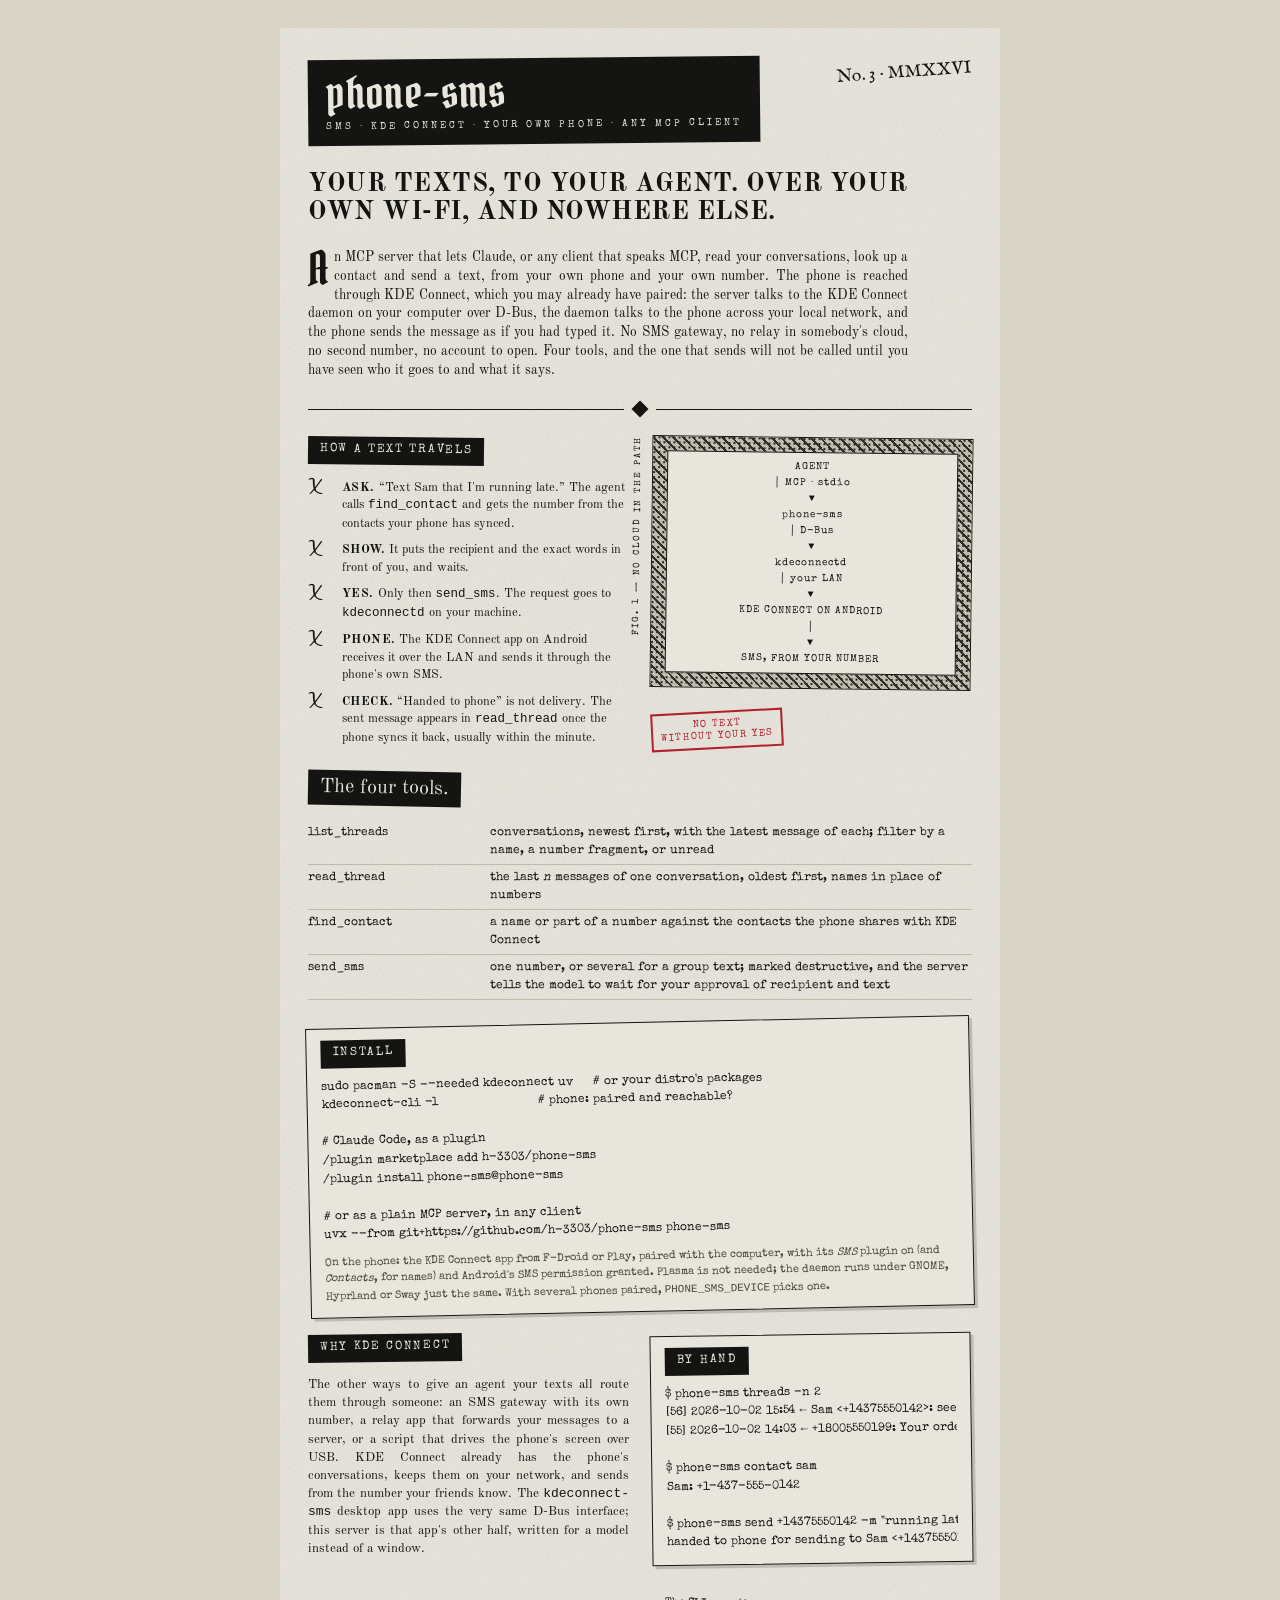
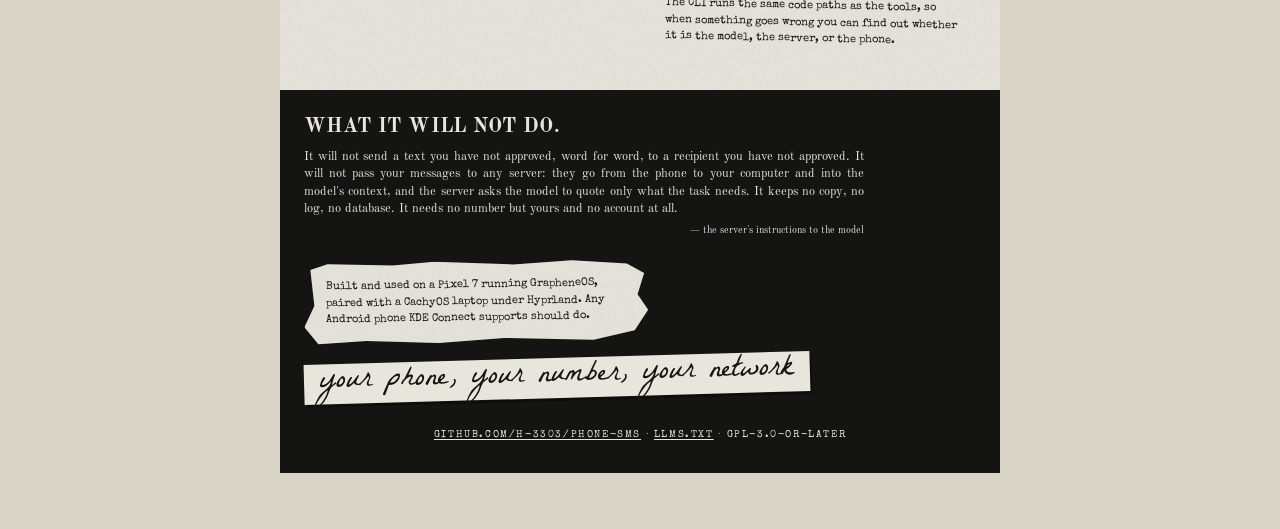
==== site/index.html @ 53798716 "Add static site (site/), DTTW style like flacli's Co-Authored-By: Claude Opus 5.5 <noreply@anthropic" ====
<!doctype html>
<html lang="en">
<head>
<meta charset="utf-8">
<meta name="viewport" content="width=device-width, initial-scale=1">
<title>phone-sms · your texts, to your agent, over your own Wi-Fi</title>
<meta name="description" content="An MCP server that lets Claude or any MCP client read and send SMS through your own Android phone and number, over KDE Connect on your local network. No cloud relay, no SMS gateway, no account. Nothing is sent without your yes.">
<link rel="canonical" href="https://phone-sms.vercel.app/">
<link rel="alternate" type="text/plain" href="https://phone-sms.vercel.app/llms.txt" title="llms.txt">
<meta property="og:type" content="website">
<meta property="og:site_name" content="phone-sms">
<meta property="og:url" content="https://phone-sms.vercel.app/">
<meta property="og:title" content="phone-sms · your texts, to your agent, over your own Wi-Fi">
<meta property="og:description" content="Read and send SMS from Claude through your own Android phone. KDE Connect · local network · four MCP tools · nothing sent without your yes.">
<meta property="og:image" content="https://phone-sms.vercel.app/og.png">
<meta property="og:image:width" content="1200">
<meta property="og:image:height" content="630">
<meta property="og:image:alt" content="The phone-sms page: masthead, headline, how a text travels from the agent to the phone.">
<meta name="twitter:card" content="summary_large_image">
<meta name="twitter:title" content="phone-sms · your texts, to your agent, over your own Wi-Fi">
<meta name="twitter:description" content="Read and send SMS from Claude through your own Android phone, over KDE Connect. No cloud relay.">
<meta name="twitter:image" content="https://phone-sms.vercel.app/og.png">
<script type="application/ld+json">
{
  "@context": "https://schema.org",
  "@type": "SoftwareApplication",
  "name": "phone-sms",
  "url": "https://phone-sms.vercel.app/",
  "description": "An MCP server that lets Claude or any MCP client read and send SMS through the user's own Android phone, over KDE Connect on the local network.",
  "applicationCategory": "DeveloperApplication",
  "applicationSubCategory": "MCP server",
  "operatingSystem": "Linux",
  "softwareVersion": "0.1.0",
  "license": "https://www.gnu.org/licenses/gpl-3.0.html",
  "isAccessibleForFree": true,
  "codeRepository": "https://github.com/h-3303/phone-sms",
  "installUrl": "https://github.com/h-3303/phone-sms#install",
  "softwareRequirements": "KDE Connect (kdeconnectd) paired with an Android phone, uv",
  "keywords": "mcp, mcp-server, sms, kde-connect, android, claude, claude-code, local-first",
  "author": { "@type": "Person", "name": "h-3303", "url": "https://github.com/h-3303" }
}
</script>
<link rel="stylesheet" href="dtw.css">
<link rel="icon" href="data:image/svg+xml,%3Csvg xmlns='http://www.w3.org/2000/svg' viewBox='0 0 32 32'%3E%3Crect width='32' height='32' fill='%23141412'/%3E%3Ctext x='16' y='24' text-anchor='middle' font-family='serif' font-weight='700' font-size='22' fill='%23e8e5dc'%3Ep%3C/text%3E%3C/svg%3E">
<style>
  /* Page furniture only: the system's tokens and classes do the rest. */
  html { background: var(--dtw-paper-2nd); }
  body { margin: 0; padding: 28px 16px 56px; color: var(--dtw-toner); }
  .page { max-width: 720px; margin: 0 auto; }
  .sheet { padding: 30px 28px 34px; }
  .row { display: flex; justify-content: space-between; align-items: flex-start; gap: 16px; }
  .pre { white-space: pre; overflow-x: auto; margin: 0; font-size: 12px; line-height: 1.55; }
  a { color: inherit; text-decoration: underline; text-decoration-thickness: 1px; text-underline-offset: 2px; }
  .dtw-sheet--black a { color: var(--dtw-paper); }
  .stack > * + * { margin-top: 22px; }
  .two { display: grid; grid-template-columns: 1fr 1fr; gap: 26px 22px; align-items: start; }
  .two > * { min-width: 0; }
  .black-band { padding: 26px 24px 30px; margin: 30px -28px -34px; }
  .steps .dtw-x-list__item { font-size: 12.5px; }
  .steps b { font-weight: 700; letter-spacing: 0.03em; }
  .tools { font: 400 12px/1.5 var(--dtw-font-typewriter); margin: 0; padding: 0; list-style: none; }
  .tools li { display: grid; grid-template-columns: 170px 1fr; gap: 12px; padding: 4px 0; border-bottom: 1px solid var(--dtw-grey-2); }
  .tools code { font: inherit; }
  .rot-1 { transform: rotate(-0.8deg); } .rot-2 { transform: rotate(0.6deg); } .rot-3 { transform: rotate(-1.2deg); } .rot-4 { transform: rotate(1.1deg); }
  @media (max-width: 640px) {
    .sheet { padding: 22px 16px 26px; }
    .two { grid-template-columns: 1fr; }
    .black-band { margin: 26px -16px -26px; padding: 22px 16px 26px; }
    .dtw-masthead__title { font-size: 34px !important; }
    .tools li { grid-template-columns: 1fr; gap: 2px; }
    .dtw-plate__spine { display: none; }
  }
</style>
</head>
<body>
<main class="page">
<div class="dtw-sheet dtw-sheet--paper dtw-xerox sheet">

  <div class="row">
    <div class="dtw-masthead dtw-masthead--bar" style="transform: rotate(-0.6deg)">
      <div class="dtw-masthead__title">phone-sms</div>
      <div class="dtw-masthead__tagline">SMS · KDE CONNECT · YOUR OWN PHONE · ANY MCP CLIENT</div>
    </div>
    <span class="dtw-folio" style="transform: rotate(-4deg); margin-top: 6px">No. 3 · MMXXVI</span>
  </div>

  <div class="stack" style="margin-top: 26px">
    <h1 class="dtw-headline" style="font-size: 26px; max-width: 600px">
      YOUR TEXTS, TO YOUR AGENT. OVER YOUR OWN WI-FI, AND NOWHERE ELSE.
    </h1>

    <p class="dtw-body" style="font-size: 13.5px; max-width: 600px">
      <span class="dtw-body__dropcap">A</span>n MCP server that lets Claude, or any client that speaks MCP, read your
      conversations, look up a contact and send a text, from your own phone and your own number. The phone is reached
      through KDE Connect, which you may already have paired: the server talks to the KDE Connect daemon on your
      computer over D-Bus, the daemon talks to the phone across your local network, and the phone sends the message
      as if you had typed it. No SMS gateway, no relay in somebody's cloud, no second number, no account to open.
      Four tools, and the one that sends will not be called until you have seen who it goes to and what it says.
    </p>

    <div class="dtw-ornament dtw-ornament--diamond"><div class="dtw-ornament__line"></div><div class="dtw-ornament__diamond"></div><div class="dtw-ornament__line"></div></div>

    <div class="two">
      <div>
        <div class="dtw-bar-heading dtw-bar-heading--typewriter rot-2">HOW A TEXT TRAVELS</div>
        <div class="dtw-x-list steps" style="margin-top: 14px">
          <div class="dtw-x-list__item"><span class="dtw-x-list__x">X</span><span><b>ASK.</b> “Text Sam that I'm running late.” The agent calls <code>find_contact</code> and gets the number from the contacts your phone has synced.</span></div>
          <div class="dtw-x-list__item"><span class="dtw-x-list__x">X</span><span><b>SHOW.</b> It puts the recipient and the exact words in front of you, and waits.</span></div>
          <div class="dtw-x-list__item"><span class="dtw-x-list__x">X</span><span><b>YES.</b> Only then <code>send_sms</code>. The request goes to <code>kdeconnectd</code> on your machine.</span></div>
          <div class="dtw-x-list__item"><span class="dtw-x-list__x">X</span><span><b>PHONE.</b> The KDE Connect app on Android receives it over the LAN and sends it through the phone's own SMS.</span></div>
          <div class="dtw-x-list__item"><span class="dtw-x-list__x">X</span><span><b>CHECK.</b> “Handed to phone” is not delivery. The sent message appears in <code>read_thread</code> once the phone syncs it back, usually within the minute.</span></div>
        </div>
      </div>

      <div class="stack">
        <div class="dtw-plate" style="height: 250px; transform: rotate(0.7deg)">
          <div class="dtw-plate__fill dtw-hatch dtw-tone" style="background-color: var(--dtw-grey-2); opacity: 0.9"></div>
          <div class="dtw-plate__label" style="font-size: 10px; background: var(--dtw-paper); inset: 14px; border: 1px solid var(--dtw-toner)">AGENT
│ MCP · stdio
▼
phone-sms
│ D-Bus
▼
kdeconnectd
│ your LAN
▼
KDE CONNECT ON ANDROID
│
▼
SMS, FROM YOUR NUMBER</div>
          <div class="dtw-plate__spine"><span>FIG. 1 — NO CLOUD IN THE PATH</span></div>
        </div>

        <div class="dtw-stamp" style="transform: rotate(-3deg)">NO TEXT<br>WITHOUT YOUR YES</div>
      </div>
    </div>

    <div>
      <div class="dtw-bar-heading dtw-bar-heading--serif rot-4">The four tools.</div>
      <ul class="tools" style="margin-top: 14px">
        <li><code>list_threads</code><span>conversations, newest first, with the latest message of each; filter by a name, a number fragment, or unread</span></li>
        <li><code>read_thread</code><span>the last <em>n</em> messages of one conversation, oldest first, names in place of numbers</span></li>
        <li><code>find_contact</code><span>a name or part of a number against the contacts the phone shares with KDE Connect</span></li>
        <li><code>send_sms</code><span>one number, or several for a group text; marked destructive, and the server tells the model to wait for your approval of recipient and text</span></li>
      </ul>
    </div>

    <div class="dtw-pasted-box rot-3">
      <div class="dtw-bar-heading dtw-bar-heading--typewriter" style="margin: -4px 0 10px">INSTALL</div>
<pre class="dtw-typewriter pre">sudo pacman -S --needed kdeconnect uv     # or your distro's packages
kdeconnect-cli -l                         # phone: paired and reachable?

# Claude Code, as a plugin
/plugin marketplace add h-3303/phone-sms
/plugin install phone-sms@phone-sms

# or as a plain MCP server, in any client
uvx --from git+https://github.com/h-3303/phone-sms phone-sms</pre>
      <p class="dtw-typewriter dtw-typewriter--muted" style="font-size: 11px; margin-top: 10px">
        On the phone: the KDE Connect app from F-Droid or Play, paired with the computer, with its <em>SMS</em> plugin
        on (and <em>Contacts</em>, for names) and Android's SMS permission granted. Plasma is not needed; the daemon
        runs under GNOME, Hyprland or Sway just the same. With several phones paired,
        <code>PHONE_SMS_DEVICE</code> picks one.
      </p>
    </div>

    <div class="two">
      <div>
        <div class="dtw-bar-heading dtw-bar-heading--typewriter rot-1">WHY KDE CONNECT</div>
        <p class="dtw-body" style="font-size: 13px; margin-top: 14px">
          The other ways to give an agent your texts all route them through someone: an SMS gateway with its own number,
          a relay app that forwards your messages to a server, or a script that drives the phone's screen over USB.
          KDE Connect already has the phone's conversations, keeps them on your network, and sends from the number
          your friends know. The <code>kdeconnect-sms</code> desktop app uses the very same D-Bus interface; this server
          is that app's other half, written for a model instead of a window.
        </p>
      </div>
      <div class="stack">
        <div class="dtw-pasted-box rot-1">
          <div class="dtw-bar-heading dtw-bar-heading--typewriter" style="margin: -4px 0 10px">BY HAND</div>
<pre class="dtw-typewriter pre">$ phone-sms threads -n 2
[56] 2026-10-02 15:54 ← Sam &lt;+14375550142&gt;: see you at 7
[55] 2026-10-02 14:03 ← +18005550199: Your order shipped.

$ phone-sms contact sam
Sam: +1-437-555-0142

$ phone-sms send +14375550142 -m "running late"
handed to phone for sending to Sam &lt;+14375550142&gt;</pre>
        </div>
        <div class="dtw-torn-scrap dtw-torn-scrap--v2 dtw-xerox" style="transform: rotate(1.2deg); max-width: 300px">
          <p class="dtw-typewriter" style="font-size: 11px">The CLI runs the same code paths as the tools, so when something goes wrong you can find out whether it is the model, the server, or the phone.</p>
        </div>
      </div>
    </div>
  </div>

  <div class="dtw-sheet dtw-sheet--black black-band">
    <div class="dtw-reversed-panel" style="padding: 0; max-width: 560px">
      <h2 class="dtw-headline dtw-headline--on-black" style="font-size: 20px">WHAT IT WILL NOT DO.</h2>
      <p class="dtw-body dtw-body--on-black" style="margin-top: 10px">
        It will not send a text you have not approved, word for word, to a recipient you have not approved. It will not
        pass your messages to any server: they go from the phone to your computer and into the model's context, and
        the server asks the model to quote only what the task needs. It keeps no copy, no log, no database. It needs
        no number but yours and no account at all.
      </p>
      <div class="dtw-reversed-panel__attr">— the server's instructions to the model</div>
    </div>

    <div class="row" style="margin-top: 26px; flex-wrap: wrap; align-items: center">
      <div class="dtw-torn-scrap dtw-torn-scrap--v1 dtw-xerox" style="transform: rotate(-0.9deg); max-width: 300px">
        <p class="dtw-typewriter" style="font-size: 11px">Built and used on a Pixel 7 running GrapheneOS, paired with a CachyOS laptop under Hyprland. Any Android phone KDE Connect supports should do.</p>
      </div>
      <div class="dtw-pasted-slip dtw-pasted-slip--hand" style="transform: rotate(-1.6deg); font-size: 30px">your phone, your number, your network</div>
    </div>

    <p class="dtw-typewriter dtw-typewriter--on-black dtw-typewriter--tracked dtw-typewriter--caps" style="font-size: 10px; margin-top: 30px; text-align: center">
      <a href="https://github.com/h-3303/phone-sms">github.com/h-3303/phone-sms</a> · <a href="llms.txt">llms.txt</a> · GPL-3.0-or-later
    </p>
  </div>

</div>
</main>
</body>
</html>
---- site/dtw.css ----
/* Site stylesheet. Fonts: SIL OFL. */
/* Vendored Google Fonts (SIL OFL): Pirata One, Old Standard TT, Special Elite,
 * IM Fell English SC, La Belle Aurore. Downloaded 2026-08-23. */
@font-face{font-family:'IM Fell English SC';font-style:normal;font-weight:400;font-display:swap;src:url('./fonts/im-fell-english-sc-400-latin.woff2') format('woff2');unicode-range:U+0000-00FF, U+0131, U+0152-0153, U+02BB-02BC, U+02C6, U+02DA, U+02DC, U+0304, U+0308, U+0329, U+2000-206F, U+20AC, U+2122, U+2191, U+2193, U+2212, U+2215, U+FEFF, U+FFFD;}
@font-face{font-family:'La Belle Aurore';font-style:normal;font-weight:400;font-display:swap;src:url('./fonts/la-belle-aurore-400-latin-ext.woff2') format('woff2');unicode-range:U+0100-02BA, U+02BD-02C5, U+02C7-02CC, U+02CE-02D7, U+02DD-02FF, U+0304, U+0308, U+0329, U+1D00-1DBF, U+1E00-1E9F, U+1EF2-1EFF, U+2020, U+20A0-20AB, U+20AD-20C0, U+2113, U+2C60-2C7F, U+A720-A7FF;}
@font-face{font-family:'La Belle Aurore';font-style:normal;font-weight:400;font-display:swap;src:url('./fonts/la-belle-aurore-400-latin.woff2') format('woff2');unicode-range:U+0000-00FF, U+0131, U+0152-0153, U+02BB-02BC, U+02C6, U+02DA, U+02DC, U+0304, U+0308, U+0329, U+2000-206F, U+20AC, U+2122, U+2191, U+2193, U+2212, U+2215, U+FEFF, U+FFFD;}
@font-face{font-family:'Old Standard TT';font-style:italic;font-weight:400;font-display:swap;src:url('./fonts/old-standard-tt-400i-cyrillic-ext.woff2') format('woff2');unicode-range:U+0460-052F, U+1C80-1C8A, U+20B4, U+2DE0-2DFF, U+A640-A69F, U+FE2E-FE2F;}
@font-face{font-family:'Old Standard TT';font-style:italic;font-weight:400;font-display:swap;src:url('./fonts/old-standard-tt-400i-cyrillic.woff2') format('woff2');unicode-range:U+0301, U+0400-045F, U+0490-0491, U+04B0-04B1, U+2116;}
@font-face{font-family:'Old Standard TT';font-style:italic;font-weight:400;font-display:swap;src:url('./fonts/old-standard-tt-400i-vietnamese.woff2') format('woff2');unicode-range:U+0102-0103, U+0110-0111, U+0128-0129, U+0168-0169, U+01A0-01A1, U+01AF-01B0, U+0300-0301, U+0303-0304, U+0308-0309, U+0323, U+0329, U+1EA0-1EF9, U+20AB;}
@font-face{font-family:'Old Standard TT';font-style:italic;font-weight:400;font-display:swap;src:url('./fonts/old-standard-tt-400i-latin-ext.woff2') format('woff2');unicode-range:U+0100-02BA, U+02BD-02C5, U+02C7-02CC, U+02CE-02D7, U+02DD-02FF, U+0304, U+0308, U+0329, U+1D00-1DBF, U+1E00-1E9F, U+1EF2-1EFF, U+2020, U+20A0-20AB, U+20AD-20C0, U+2113, U+2C60-2C7F, U+A720-A7FF;}
@font-face{font-family:'Old Standard TT';font-style:italic;font-weight:400;font-display:swap;src:url('./fonts/old-standard-tt-400i-latin.woff2') format('woff2');unicode-range:U+0000-00FF, U+0131, U+0152-0153, U+02BB-02BC, U+02C6, U+02DA, U+02DC, U+0304, U+0308, U+0329, U+2000-206F, U+20AC, U+2122, U+2191, U+2193, U+2212, U+2215, U+FEFF, U+FFFD;}
@font-face{font-family:'Old Standard TT';font-style:normal;font-weight:400;font-display:swap;src:url('./fonts/old-standard-tt-400-cyrillic-ext.woff2') format('woff2');unicode-range:U+0460-052F, U+1C80-1C8A, U+20B4, U+2DE0-2DFF, U+A640-A69F, U+FE2E-FE2F;}
@font-face{font-family:'Old Standard TT';font-style:normal;font-weight:400;font-display:swap;src:url('./fonts/old-standard-tt-400-cyrillic.woff2') format('woff2');unicode-range:U+0301, U+0400-045F, U+0490-0491, U+04B0-04B1, U+2116;}
@font-face{font-family:'Old Standard TT';font-style:normal;font-weight:400;font-display:swap;src:url('./fonts/old-standard-tt-400-vietnamese.woff2') format('woff2');unicode-range:U+0102-0103, U+0110-0111, U+0128-0129, U+0168-0169, U+01A0-01A1, U+01AF-01B0, U+0300-0301, U+0303-0304, U+0308-0309, U+0323, U+0329, U+1EA0-1EF9, U+20AB;}
@font-face{font-family:'Old Standard TT';font-style:normal;font-weight:400;font-display:swap;src:url('./fonts/old-standard-tt-400-latin-ext.woff2') format('woff2');unicode-range:U+0100-02BA, U+02BD-02C5, U+02C7-02CC, U+02CE-02D7, U+02DD-02FF, U+0304, U+0308, U+0329, U+1D00-1DBF, U+1E00-1E9F, U+1EF2-1EFF, U+2020, U+20A0-20AB, U+20AD-20C0, U+2113, U+2C60-2C7F, U+A720-A7FF;}
@font-face{font-family:'Old Standard TT';font-style:normal;font-weight:400;font-display:swap;src:url('./fonts/old-standard-tt-400-latin.woff2') format('woff2');unicode-range:U+0000-00FF, U+0131, U+0152-0153, U+02BB-02BC, U+02C6, U+02DA, U+02DC, U+0304, U+0308, U+0329, U+2000-206F, U+20AC, U+2122, U+2191, U+2193, U+2212, U+2215, U+FEFF, U+FFFD;}
@font-face{font-family:'Old Standard TT';font-style:normal;font-weight:700;font-display:swap;src:url('./fonts/old-standard-tt-700-cyrillic-ext.woff2') format('woff2');unicode-range:U+0460-052F, U+1C80-1C8A, U+20B4, U+2DE0-2DFF, U+A640-A69F, U+FE2E-FE2F;}
@font-face{font-family:'Old Standard TT';font-style:normal;font-weight:700;font-display:swap;src:url('./fonts/old-standard-tt-700-cyrillic.woff2') format('woff2');unicode-range:U+0301, U+0400-045F, U+0490-0491, U+04B0-04B1, U+2116;}
@font-face{font-family:'Old Standard TT';font-style:normal;font-weight:700;font-display:swap;src:url('./fonts/old-standard-tt-700-vietnamese.woff2') format('woff2');unicode-range:U+0102-0103, U+0110-0111, U+0128-0129, U+0168-0169, U+01A0-01A1, U+01AF-01B0, U+0300-0301, U+0303-0304, U+0308-0309, U+0323, U+0329, U+1EA0-1EF9, U+20AB;}
@font-face{font-family:'Old Standard TT';font-style:normal;font-weight:700;font-display:swap;src:url('./fonts/old-standard-tt-700-latin-ext.woff2') format('woff2');unicode-range:U+0100-02BA, U+02BD-02C5, U+02C7-02CC, U+02CE-02D7, U+02DD-02FF, U+0304, U+0308, U+0329, U+1D00-1DBF, U+1E00-1E9F, U+1EF2-1EFF, U+2020, U+20A0-20AB, U+20AD-20C0, U+2113, U+2C60-2C7F, U+A720-A7FF;}
@font-face{font-family:'Old Standard TT';font-style:normal;font-weight:700;font-display:swap;src:url('./fonts/old-standard-tt-700-latin.woff2') format('woff2');unicode-range:U+0000-00FF, U+0131, U+0152-0153, U+02BB-02BC, U+02C6, U+02DA, U+02DC, U+0304, U+0308, U+0329, U+2000-206F, U+20AC, U+2122, U+2191, U+2193, U+2212, U+2215, U+FEFF, U+FFFD;}
@font-face{font-family:'Pirata One';font-style:normal;font-weight:400;font-display:swap;src:url('./fonts/pirata-one-400-latin-ext.woff2') format('woff2');unicode-range:U+0100-02BA, U+02BD-02C5, U+02C7-02CC, U+02CE-02D7, U+02DD-02FF, U+0304, U+0308, U+0329, U+1D00-1DBF, U+1E00-1E9F, U+1EF2-1EFF, U+2020, U+20A0-20AB, U+20AD-20C0, U+2113, U+2C60-2C7F, U+A720-A7FF;}
@font-face{font-family:'Pirata One';font-style:normal;font-weight:400;font-display:swap;src:url('./fonts/pirata-one-400-latin.woff2') format('woff2');unicode-range:U+0000-00FF, U+0131, U+0152-0153, U+02BB-02BC, U+02C6, U+02DA, U+02DC, U+0304, U+0308, U+0329, U+2000-206F, U+20AC, U+2122, U+2191, U+2193, U+2212, U+2215, U+FEFF, U+FFFD;}
@font-face{font-family:'Special Elite';font-style:normal;font-weight:400;font-display:swap;src:url('./fonts/special-elite-400-latin-ext.woff2') format('woff2');unicode-range:U+0100-02BA, U+02BD-02C5, U+02C7-02CC, U+02CE-02D7, U+02DD-02FF, U+0304, U+0308, U+0329, U+1D00-1DBF, U+1E00-1E9F, U+1EF2-1EFF, U+2020, U+20A0-20AB, U+20AD-20C0, U+2113, U+2C60-2C7F, U+A720-A7FF;}
@font-face{font-family:'Special Elite';font-style:normal;font-weight:400;font-display:swap;src:url('./fonts/special-elite-400-latin.woff2') format('woff2');unicode-range:U+0000-00FF, U+0131, U+0152-0153, U+02BB-02BC, U+02C6, U+02DA, U+02DC, U+0304, U+0308, U+0329, U+2000-206F, U+20AC, U+2122, U+2191, U+2193, U+2212, U+2215, U+FEFF, U+FFFD;}
/*
 * Design tokens: six voices + one hollow, one red, sixteen devices, two grounds.
 */
:root {
  /* SURFACES — two inks only: toner black and the paper it failed to cover */
  --dtw-paper: #e8e5dc;        /* PAPER */
  --dtw-paper-2nd: #d9d4c6;    /* 2ND GEN photocopy */
  --dtw-toner: #141412;        /* TONER */
  --dtw-ink: #1a1a18;          /* line ink / borders */

  /* halftone greys — photocopied midtones, never used as tints for type */
  --dtw-grey-1: #c9c4b6;
  --dtw-grey-2: #bfb9aa;
  --dtw-grey-3: #b8b2a3;
  --dtw-grey-4: #a8a294;
  --dtw-grey-5: #8f8a7c;

  /* THE RED RULE — one gesture per artifact, never a background */
  --dtw-cardinal: #b3202c;     /* CARDINAL — red on paper */
  --dtw-dried-blood: #8e1a1f;  /* DRIED BLOOD — red on black */

  /* muted label ink (specimen labels, colophons on paper) */
  --dtw-label: #4a463c;
  --dtw-label-faint: #6a6558;

  /* VOICES */
  --dtw-font-blackletter: 'Pirata One', serif;        /* I — covers, mastheads */
  --dtw-font-serif: 'Old Standard TT', serif;         /* II caps, III body */
  --dtw-font-typewriter: 'Special Elite', monospace;  /* IV — manifestos, addresses */
  --dtw-font-hand: 'La Belle Aurore', cursive;        /* V — always black, on paper */
  --dtw-font-fell: 'IM Fell English SC', serif;       /* VI — folios, furniture */

  /* hard paste-up shadows — no soft blur anywhere */
  --dtw-shadow-paste: 3px 3px 0 rgba(20, 20, 18, 0.18);
  --dtw-shadow-slip: 2px 3px 0 rgba(0, 0, 0, 0.35);
  --dtw-shadow-slip-dark: 2px 2px 0 rgba(0, 0, 0, 0.45);
}

/* TEXTURES — every image is a photocopy of a photocopy */
.dtw-xerox {
  background-image: url("data:image/svg+xml,%3Csvg xmlns='http://www.w3.org/2000/svg' width='140' height='140'%3E%3Cfilter id='n'%3E%3CfeTurbulence type='fractalNoise' baseFrequency='.85' numOctaves='3'/%3E%3C/filter%3E%3Crect width='140' height='140' filter='url(%23n)' opacity='.22'/%3E%3C/svg%3E");
}
.dtw-tone {
  background-image: radial-gradient(circle at 1px 1px, #111 1.1px, transparent 1.3px);
  background-size: 5px 5px;
}
.dtw-tone-fine {
  background-image: radial-gradient(circle at 1px 1px, #111 0.8px, transparent 1px);
  background-size: 3px 3px;
}
.dtw-hatch {
  background-image: repeating-linear-gradient(45deg, #1a1a18 0 2px, transparent 2px 7px);
}
.dtw-hatch.dtw-tone {
  background-image: repeating-linear-gradient(45deg, #1a1a18 0 2px, transparent 2px 7px),
    radial-gradient(circle at 1px 1px, #111 1.1px, transparent 1.3px);
  background-size: auto, 5px 5px;
}
/* Component styles.
 * Rules of the hand: nothing centered by machine (rotations ride inline style),
 * two inks only, knockout from black bars never grey tint, hard edges, no rounding. */

/* ---- Sheet — the artifact surface ---- */
.dtw-sheet { position: relative; overflow: hidden; }
.dtw-sheet--paper { background-color: var(--dtw-paper); color: var(--dtw-toner); }
.dtw-sheet--aged { background-color: var(--dtw-paper-2nd); color: var(--dtw-toner); }
.dtw-sheet--black { background-color: var(--dtw-toner); color: var(--dtw-paper); }

/* ---- Voices ---- */
.dtw-masthead { display: inline-block; }
.dtw-masthead--bar { background: var(--dtw-toner); padding: 14px 18px; }
.dtw-masthead__title { font: 400 44px/0.9 var(--dtw-font-blackletter); letter-spacing: 0.01em; color: var(--dtw-toner); }
.dtw-masthead--bar .dtw-masthead__title { color: var(--dtw-paper); }
.dtw-masthead__tagline { font: 400 10px/1 var(--dtw-font-typewriter); letter-spacing: 0.3em; margin-top: 8px; color: var(--dtw-toner); }
.dtw-masthead--bar .dtw-masthead__tagline { color: var(--dtw-paper); }

.dtw-hollow { font: 400 34px/1 var(--dtw-font-blackletter); color: transparent; -webkit-text-stroke: 1.3px var(--dtw-toner); }
.dtw-hollow--on-black { -webkit-text-stroke-color: var(--dtw-paper); }
.dtw-hollow-chip { display: inline-block; background: var(--dtw-toner); padding: 4px 12px 7px; }

.dtw-headline { font: 700 21px/1.1 var(--dtw-font-serif); letter-spacing: 0.02em; color: var(--dtw-toner); margin: 0; }
.dtw-headline--on-black { color: var(--dtw-paper); }

.dtw-redword { color: var(--dtw-cardinal); }
.dtw-redword--on-black { color: var(--dtw-dried-blood); }
.dtw-redword--underline { color: inherit; border-bottom: 4px solid var(--dtw-cardinal); }
.dtw-redword--underline.dtw-redword--on-black { border-bottom-color: var(--dtw-dried-blood); }

.dtw-body { font: 400 12.5px/1.4 var(--dtw-font-serif); color: var(--dtw-toner); text-align: justify; margin: 0; }
.dtw-body--on-black { color: var(--dtw-paper); }
.dtw-body--italic { font-style: italic; }
.dtw-body--columns { columns: 2; column-gap: 18px; }
.dtw-body__dropcap { float: left; font: 400 46px/0.78 var(--dtw-font-blackletter); padding: 2px 6px 0 0; }
.dtw-body__dropcap--serif { font-family: var(--dtw-font-serif); font-weight: 700; line-height: 0.84; }

.dtw-typewriter { font: 400 13px/1.5 var(--dtw-font-typewriter); color: var(--dtw-toner); margin: 0; }
.dtw-typewriter--on-black { color: var(--dtw-paper); }
.dtw-typewriter--tracked { letter-spacing: 0.16em; }
.dtw-typewriter--caps { text-transform: uppercase; }
.dtw-typewriter--muted { color: var(--dtw-label); }
.dtw-typewriter--on-black.dtw-typewriter--muted { color: var(--dtw-paper); opacity: 0.65; }

.dtw-hand { font: 400 21.5px/1.3 var(--dtw-font-hand); color: var(--dtw-toner); margin: 0; }

.dtw-folio { display: inline-block; font: 400 18px/1 var(--dtw-font-fell); color: var(--dtw-toner); }
.dtw-folio--on-black { color: var(--dtw-paper); }

/* ---- Devices ---- */
.dtw-bar-heading { display: inline-block; background: var(--dtw-toner); color: var(--dtw-paper); padding: 5px 12px; }
.dtw-bar-heading--serif { font: 400 20px/1.25 var(--dtw-font-serif); }
.dtw-bar-heading--typewriter { font: 400 12px/1.3 var(--dtw-font-typewriter); letter-spacing: 0.14em; padding: 6px 12px; }

.dtw-pasted-box { background: var(--dtw-paper); border: 1px solid var(--dtw-toner); padding: 12px 14px; box-shadow: var(--dtw-shadow-paste); }
.dtw-pasted-box--borderless { border: none; }

.dtw-pasted-slip { display: inline-block; background: var(--dtw-paper); box-shadow: var(--dtw-shadow-slip); }
.dtw-pasted-slip--hand { font: 400 37px/1 var(--dtw-font-hand); color: var(--dtw-toner); padding: 4px 16px 6px; }
.dtw-pasted-slip--typewriter { font: 400 11px/1.5 var(--dtw-font-typewriter); color: var(--dtw-toner); padding: 10px 12px; }

.dtw-torn-scrap { background-color: var(--dtw-paper); padding: 16px 22px; }
.dtw-torn-scrap--v1 { clip-path: polygon(2% 8%, 7% 1%, 26% 4%, 38% 0%, 61% 5%, 78% 1%, 94% 6%, 99% 18%, 97% 44%, 100% 63%, 96% 88%, 84% 99%, 58% 95%, 39% 100%, 18% 96%, 4% 99%, 0% 78%, 3% 52%); }
.dtw-torn-scrap--v2 { clip-path: polygon(3% 6%, 18% 0%, 45% 5%, 72% 1%, 96% 7%, 100% 32%, 95% 61%, 99% 86%, 80% 100%, 52% 94%, 24% 99%, 2% 93%, 0% 55%); padding: 12px 14px; }

.dtw-plate { position: relative; border: 1px solid var(--dtw-toner); }
.dtw-plate__fill { position: absolute; inset: 0; }
.dtw-plate__img { position: absolute; inset: 0; width: 100%; height: 100%; object-fit: cover; filter: grayscale(1) contrast(1.65) brightness(1.05); }
.dtw-plate__label { position: absolute; inset: 0; display: flex; align-items: center; justify-content: center; text-align: center; white-space: pre-line; font: 400 9px/1.6 var(--dtw-font-typewriter); letter-spacing: 0.1em; color: var(--dtw-toner); }
.dtw-plate--on-black { border-color: var(--dtw-paper); }
.dtw-plate--on-black .dtw-plate__label { color: var(--dtw-paper); }
.dtw-plate__spine { position: absolute; left: -19px; top: 0; bottom: 0; display: flex; flex-direction: column; justify-content: flex-start; }
.dtw-plate__spine--bottom { justify-content: flex-end; }
.dtw-plate__spine > span { writing-mode: vertical-rl; transform: rotate(180deg); font: 400 9px/1 var(--dtw-font-typewriter); letter-spacing: 0.22em; color: var(--dtw-toner); white-space: nowrap; }

.dtw-spine-banner { background: var(--dtw-paper); border: 1px solid var(--dtw-toner); padding: 10px 6px; display: inline-flex; align-items: center; justify-content: center; }
.dtw-spine-banner__text { writing-mode: vertical-rl; transform: rotate(180deg); font: 400 20.5px/1 var(--dtw-font-hand); color: var(--dtw-toner); letter-spacing: 0.08em; }

.dtw-frame-text { position: relative; background-color: var(--dtw-paper); border: 1px solid var(--dtw-toner); }
.dtw-frame-text__top, .dtw-frame-text__bottom { position: absolute; left: 0; right: 0; text-align: center; font: 400 16px/1 var(--dtw-font-hand); color: var(--dtw-toner); }
.dtw-frame-text__top { top: 5px; }
.dtw-frame-text__bottom { bottom: 6px; }
.dtw-frame-text__left, .dtw-frame-text__right { position: absolute; top: 50%; text-align: center; font: 400 13.5px/1 var(--dtw-font-hand); color: var(--dtw-toner); }
.dtw-frame-text__inner { position: absolute; border: 1px solid var(--dtw-toner); overflow: hidden; }

.dtw-reversed-panel { background: var(--dtw-toner); padding: 14px 16px; color: var(--dtw-paper); }
.dtw-reversed-panel .dtw-body, .dtw-reversed-panel .dtw-headline, .dtw-reversed-panel .dtw-typewriter { color: var(--dtw-paper); }
.dtw-reversed-panel__attr { font: 400 10px/1 var(--dtw-font-serif); text-align: right; margin-top: 7px; }

.dtw-quote { border: 1px solid var(--dtw-toner); padding: 10px 12px; background: var(--dtw-paper); }
.dtw-quote__text { font: italic 400 13px/1.4 var(--dtw-font-serif); color: var(--dtw-toner); }
.dtw-quote__attr { font: 400 10px/1 var(--dtw-font-typewriter); color: var(--dtw-toner); text-align: right; margin-top: 8px; text-transform: uppercase; }

.dtw-x-list { display: flex; flex-direction: column; gap: 9px; margin: 0; padding: 0; list-style: none; }
.dtw-x-list__title { font: 700 15px/1.2 var(--dtw-font-serif); color: var(--dtw-toner); letter-spacing: 0.04em; }
.dtw-x-list__item { display: grid; grid-template-columns: 24px 1fr; gap: 10px; font: 400 12px/1.4 var(--dtw-font-serif); color: var(--dtw-toner); }
.dtw-x-list__x { font: 400 23px/1 var(--dtw-font-hand); }

.dtw-photo-letter { display: inline-block; font: 700 150px/1 var(--dtw-font-serif); color: transparent; -webkit-background-clip: text; background-clip: text; background-image: repeating-linear-gradient(45deg, #141412 0 3px, #8f8a7c 3px 5px), radial-gradient(circle at 2px 2px, #141412 1.2px, #b8b2a3 1.4px); background-size: auto, 6px 6px; }
.dtw-photo-letter--img { background-size: cover; background-position: center; }

.dtw-stamp { display: inline-block; border: 2px solid var(--dtw-cardinal); color: var(--dtw-cardinal); font: 400 10px/1.2 var(--dtw-font-typewriter); letter-spacing: 0.14em; padding: 5px 8px; text-transform: uppercase; text-align: center; }
.dtw-stamp--on-black { border-color: var(--dtw-dried-blood); color: var(--dtw-dried-blood); }
.dtw-stamp--circle { border-radius: 50%; display: inline-flex; align-items: center; justify-content: center; font-size: 8px; line-height: 1.3; letter-spacing: 0.08em; padding: 0; }
.dtw-stamp--solid { border: none; background: var(--dtw-dried-blood); color: var(--dtw-paper); font-size: 8px; padding: 5px 7px; }
.dtw-redcross { position: relative; display: inline-block; }
.dtw-redcross__v, .dtw-redcross__h { position: absolute; background: var(--dtw-cardinal); }
.dtw-redcross--on-black .dtw-redcross__v, .dtw-redcross--on-black .dtw-redcross__h { background: var(--dtw-dried-blood); }

.dtw-ornament { border: none; margin: 0; }
.dtw-ornament--bar { height: 8px; background: var(--dtw-toner); }
.dtw-ornament--stars { font: 400 16px/1 var(--dtw-font-serif); color: var(--dtw-toner); letter-spacing: 0.5em; text-align: center; }
.dtw-ornament--hatch { height: 14px; background-color: var(--dtw-paper); border-top: 1px solid var(--dtw-toner); border-bottom: 1px solid var(--dtw-toner); }
.dtw-ornament--diamond { display: flex; align-items: center; gap: 10px; }
.dtw-ornament__line { flex: 1; height: 1px; background: var(--dtw-toner); }
.dtw-ornament__diamond { width: 12px; height: 12px; background: var(--dtw-toner); transform: rotate(45deg); }
.dtw-ornament--on-black.dtw-ornament--bar { background: var(--dtw-paper); }
.dtw-ornament--on-black.dtw-ornament--stars { color: var(--dtw-paper); }
.dtw-ornament--on-black .dtw-ornament__line, .dtw-ornament--on-black .dtw-ornament__diamond { background: var(--dtw-paper); }
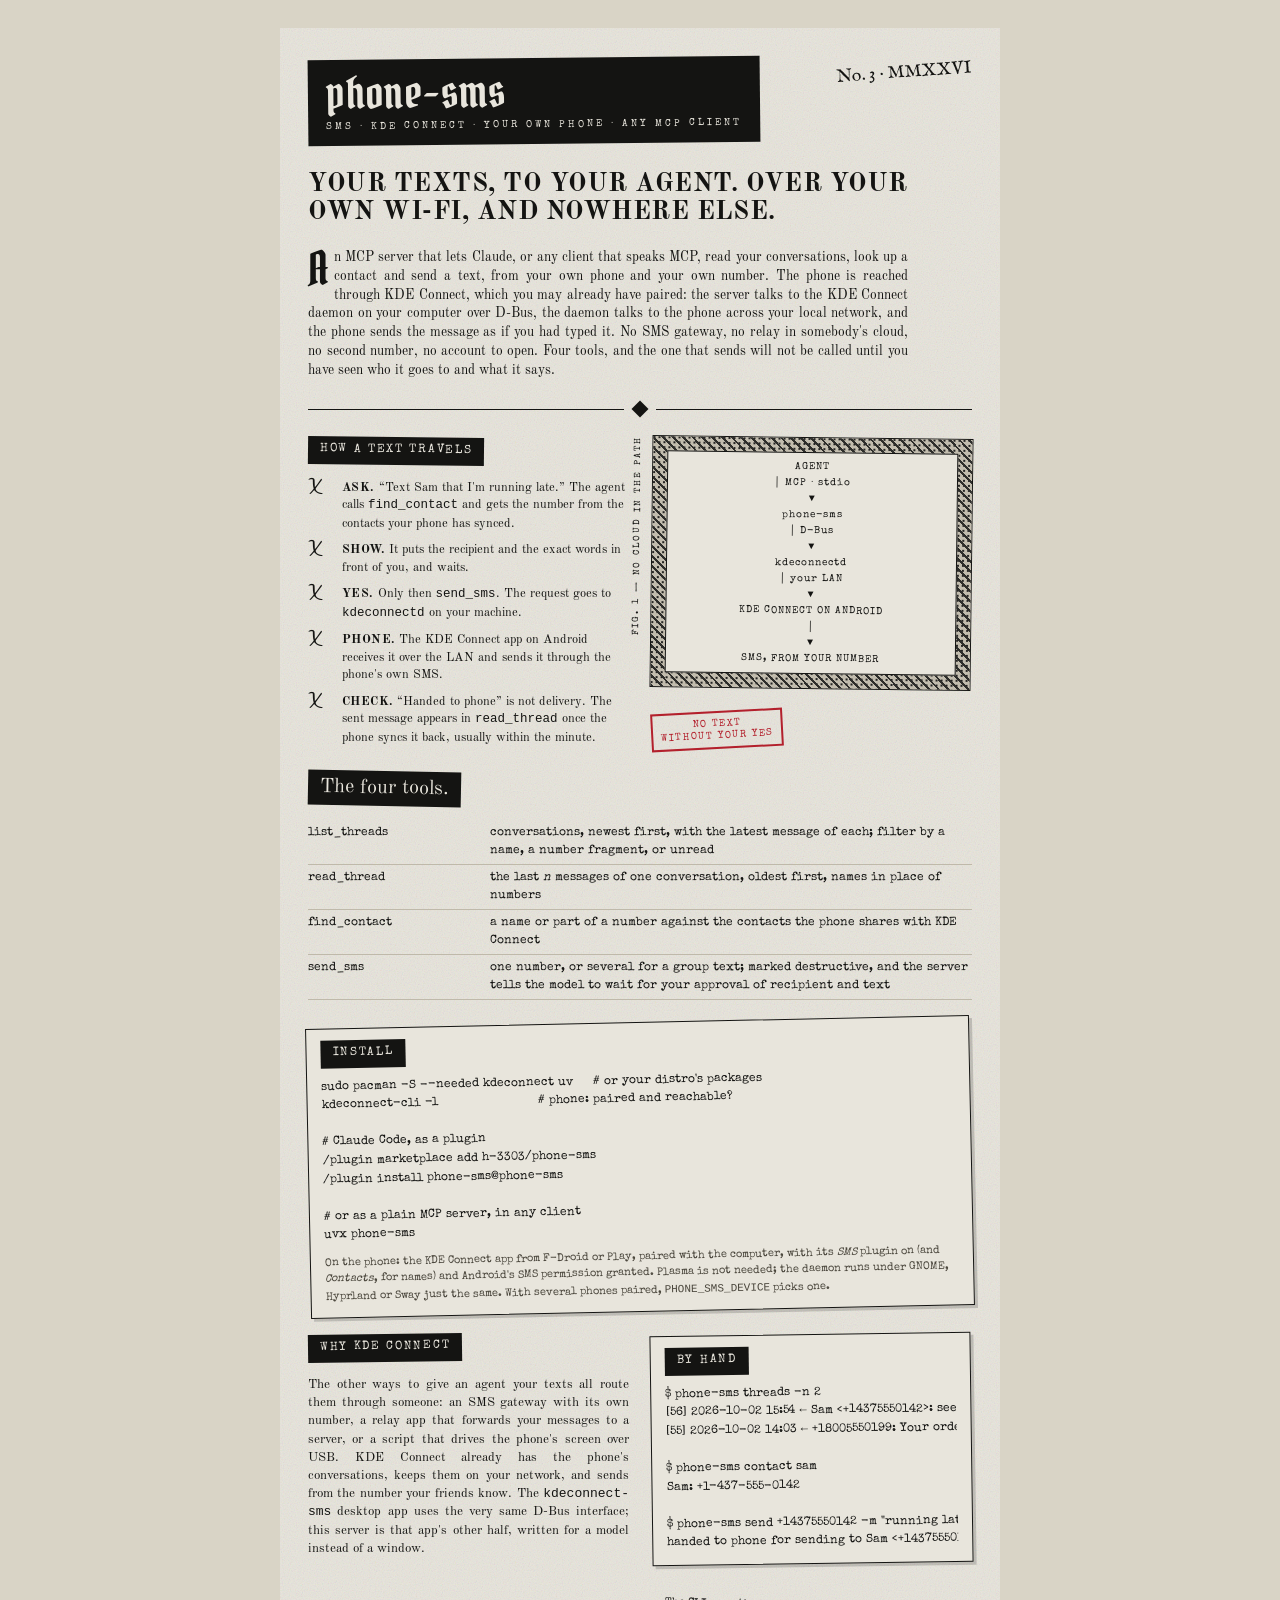
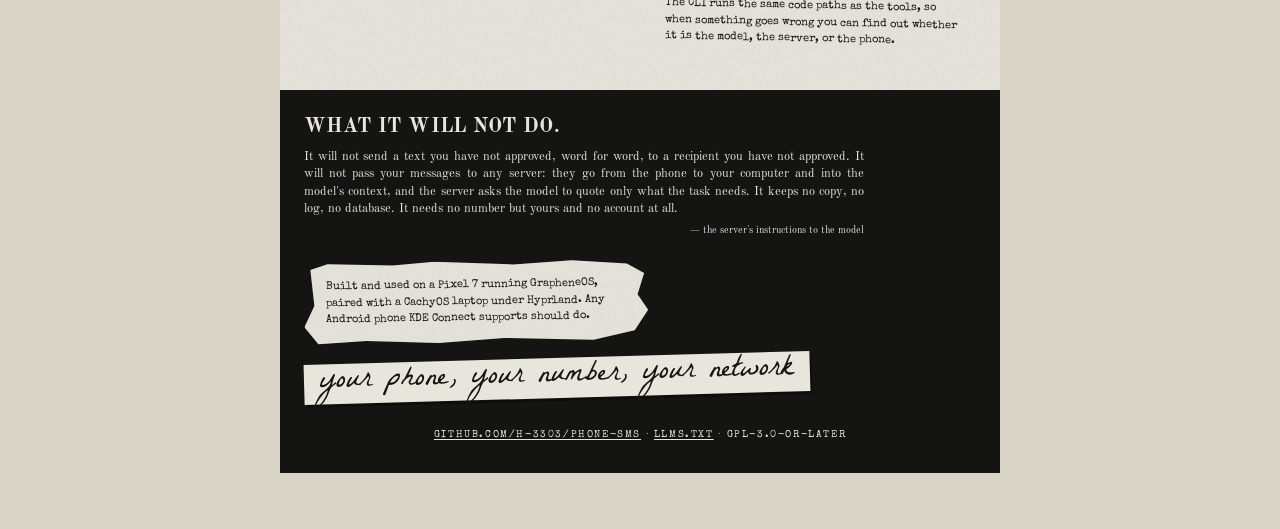
==== commit 79cd6ba3: "Install from PyPI: uvx phone-sms (plugin pinned to 0.1.0) Co-Authored-By: Claude Opus 5.5 <noreply@a" ====
--- a/site/index.html
+++ b/site/index.html
@@ -155,7 +155,7 @@
 /plugin install phone-sms@phone-sms
 
 # or as a plain MCP server, in any client
-uvx --from git+https://github.com/h-3303/phone-sms phone-sms</pre>
+uvx phone-sms</pre>
       <p class="dtw-typewriter dtw-typewriter--muted" style="font-size: 11px; margin-top: 10px">
         On the phone: the KDE Connect app from F-Droid or Play, paired with the computer, with its <em>SMS</em> plugin
         on (and <em>Contacts</em>, for names) and Android's SMS permission granted. Plasma is not needed; the daemon
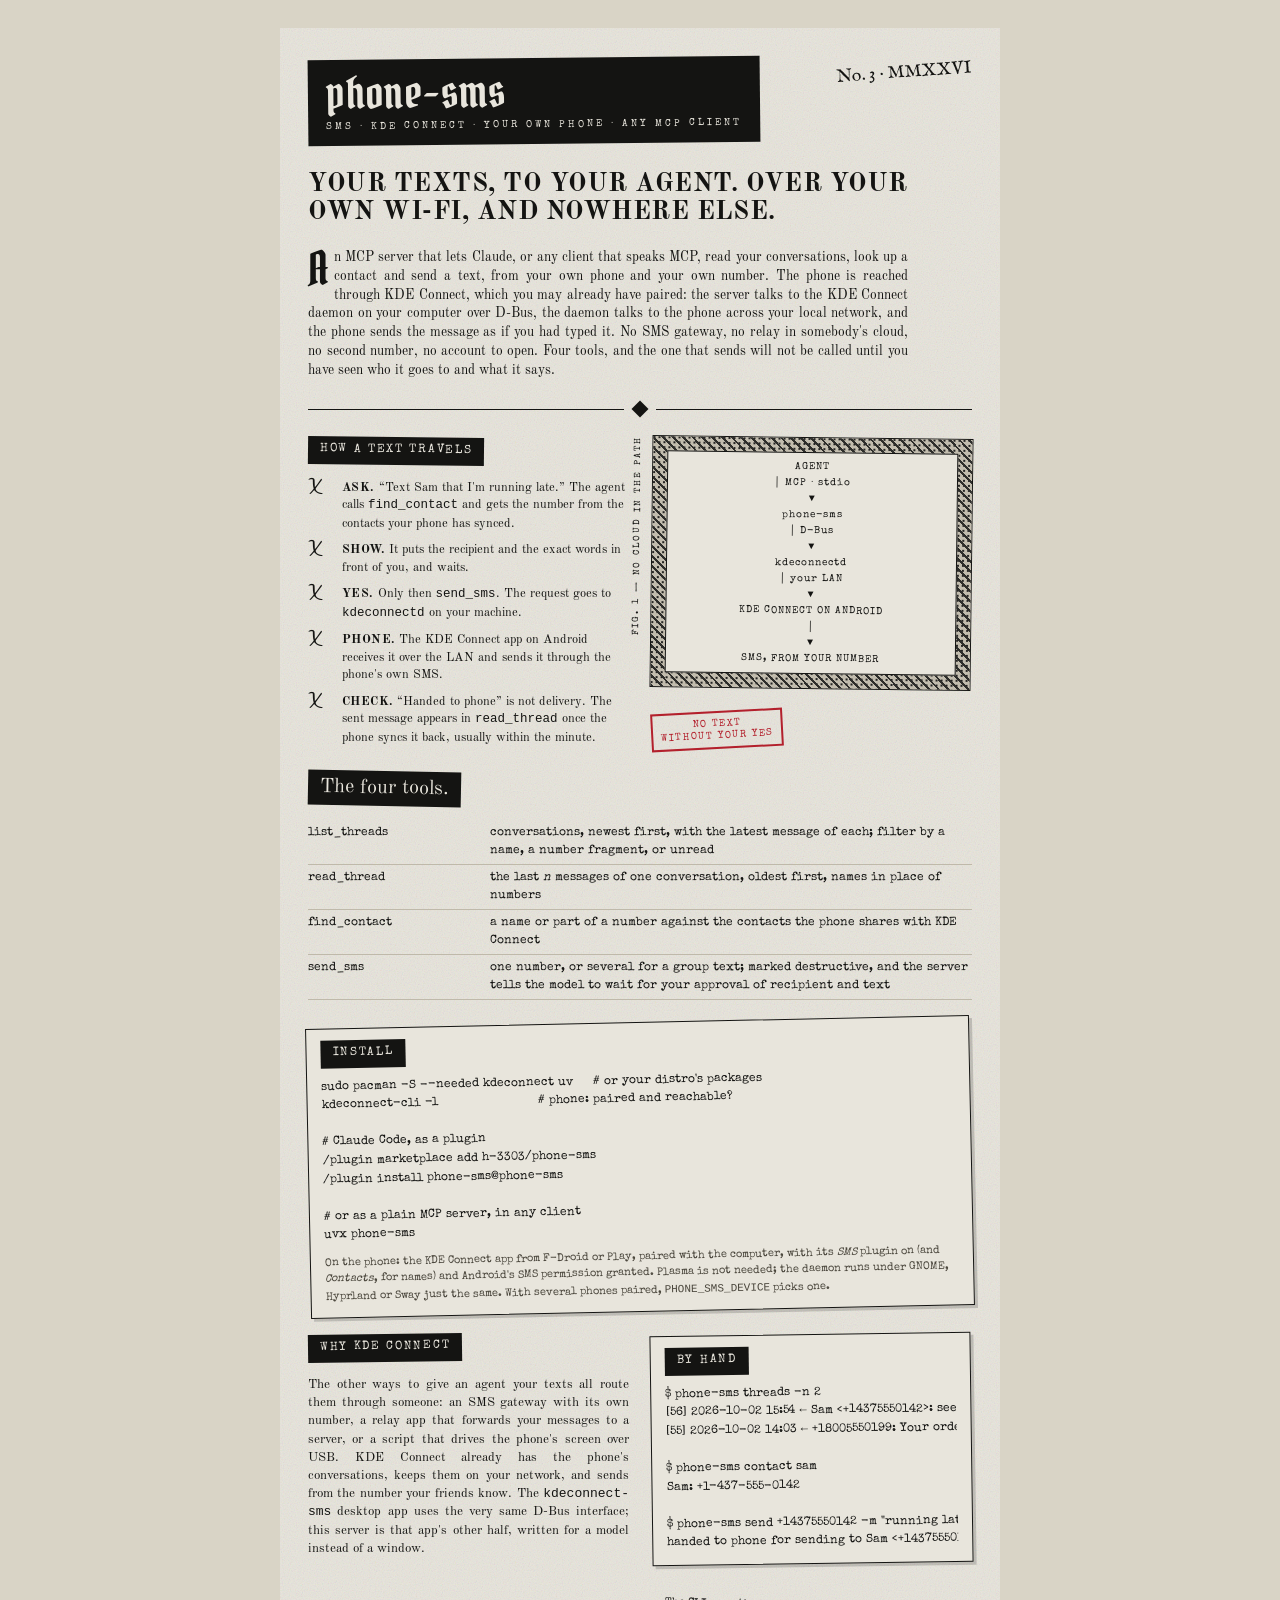
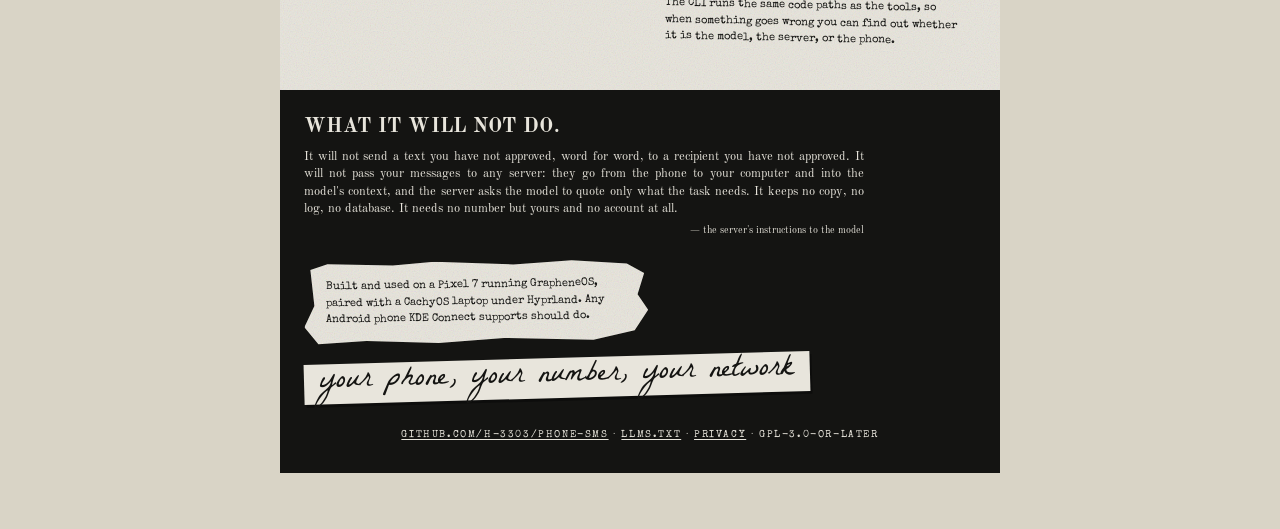
==== commit 58b443df: "Privacy page; privacyPolicyUrl and supportUrl in plugin.json Co-Authored-By: Claude Opus 5.5 <norepl" ====
--- a/site/index.html
+++ b/site/index.html
@@ -215,7 +215,7 @@
     </div>
 
     <p class="dtw-typewriter dtw-typewriter--on-black dtw-typewriter--tracked dtw-typewriter--caps" style="font-size: 10px; margin-top: 30px; text-align: center">
-      <a href="https://github.com/h-3303/phone-sms">github.com/h-3303/phone-sms</a> · <a href="llms.txt">llms.txt</a> · GPL-3.0-or-later
+      <a href="https://github.com/h-3303/phone-sms">github.com/h-3303/phone-sms</a> · <a href="llms.txt">llms.txt</a> · <a href="privacy">privacy</a> · GPL-3.0-or-later
     </p>
   </div>
 
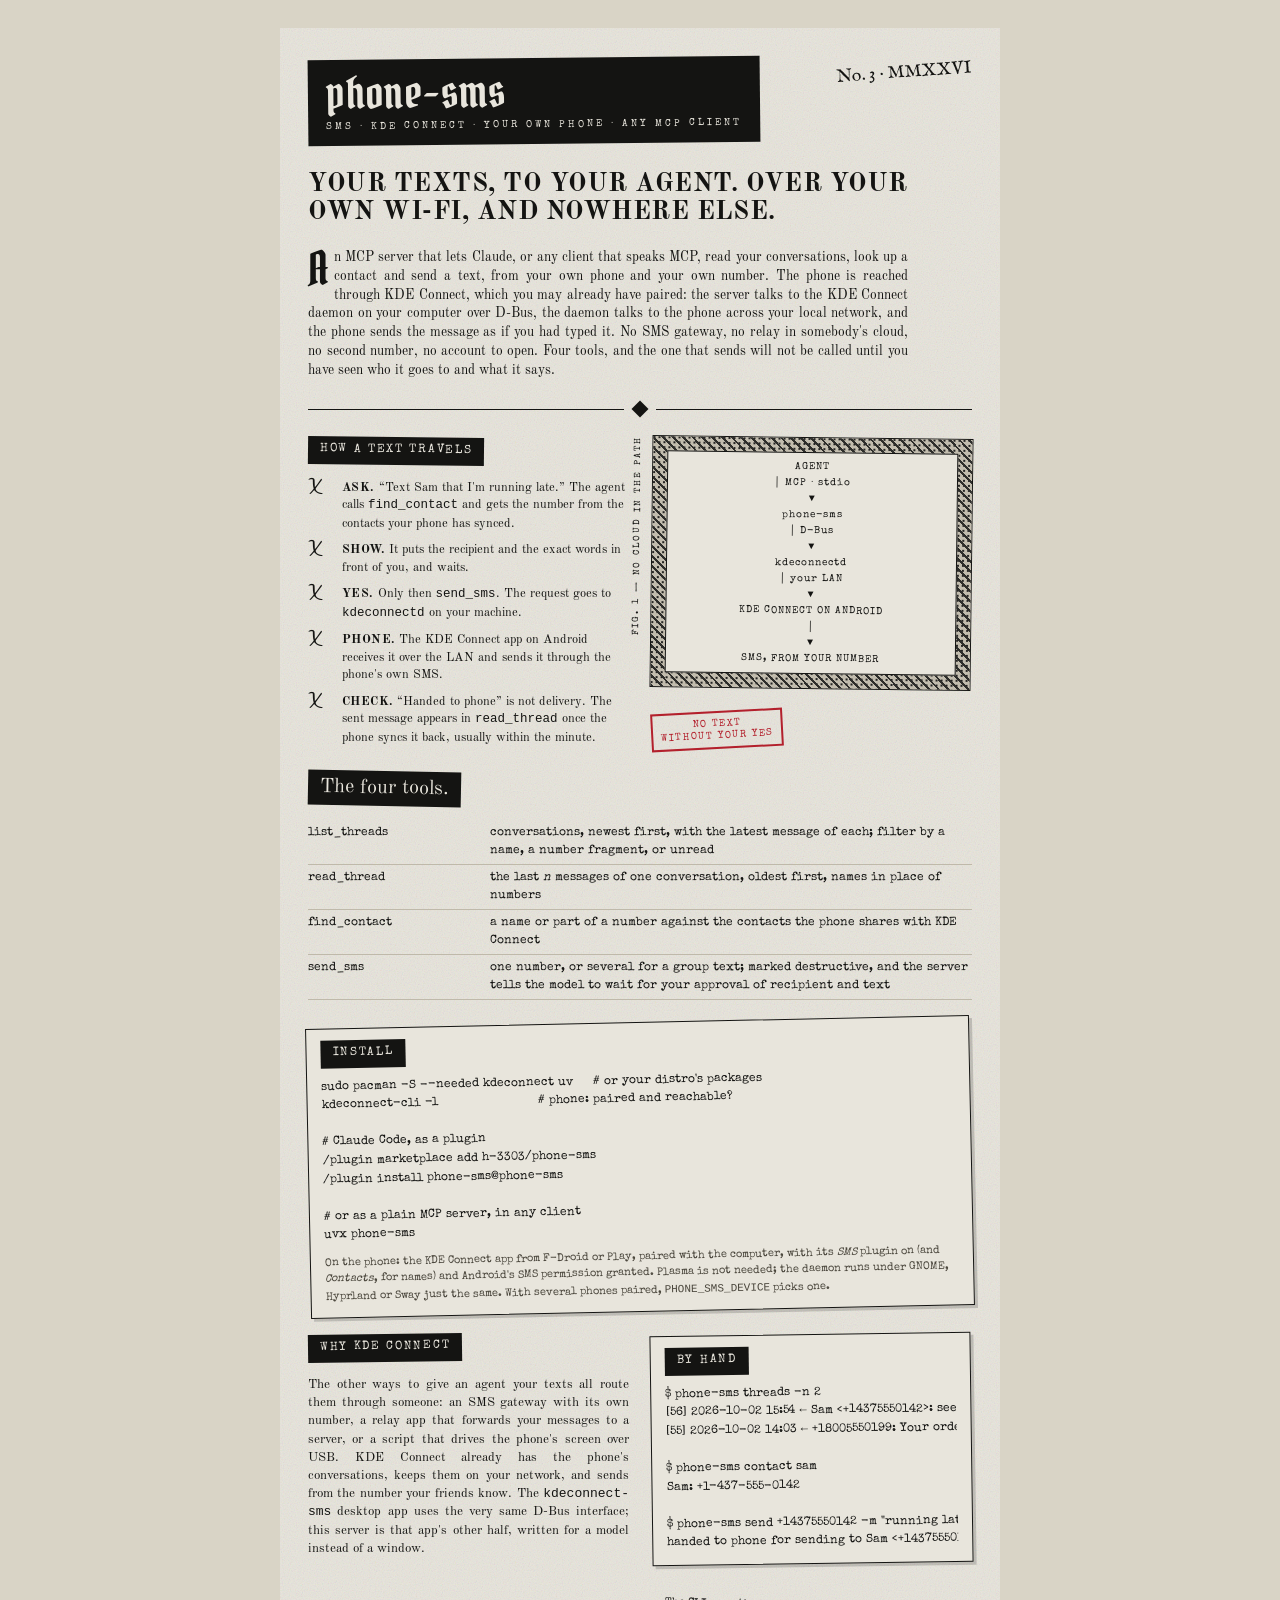
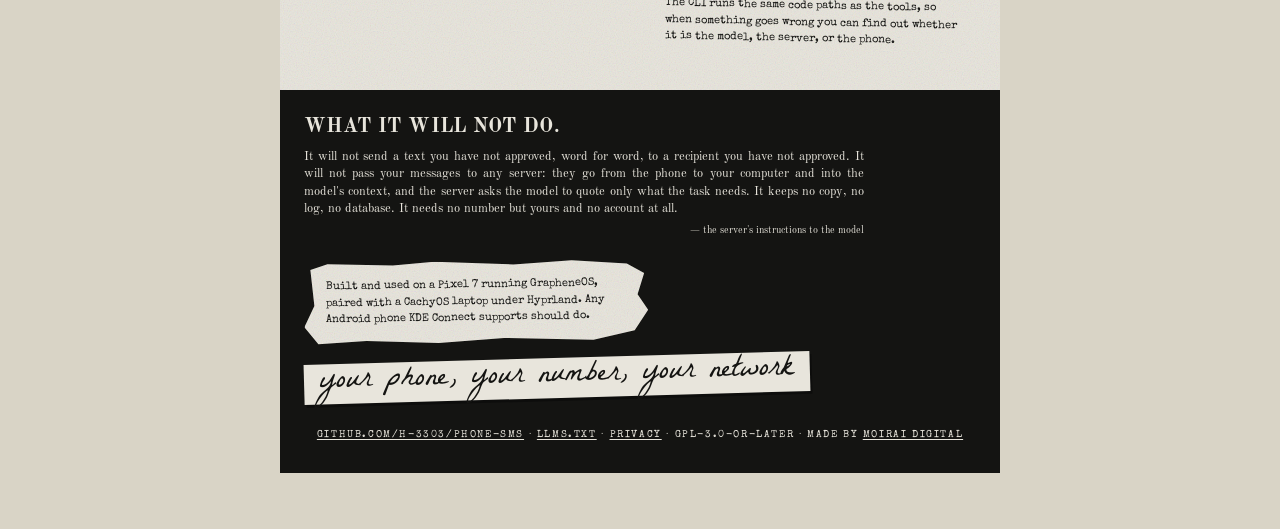
==== commit 2f6f81c7: "Footer: Made by Moirai Digital Co-Authored-By: Claude Opus 5.5 <noreply@anthropic.com>" ====
--- a/site/index.html
+++ b/site/index.html
@@ -215,7 +215,7 @@
     </div>
 
     <p class="dtw-typewriter dtw-typewriter--on-black dtw-typewriter--tracked dtw-typewriter--caps" style="font-size: 10px; margin-top: 30px; text-align: center">
-      <a href="https://github.com/h-3303/phone-sms">github.com/h-3303/phone-sms</a> · <a href="llms.txt">llms.txt</a> · <a href="privacy">privacy</a> · GPL-3.0-or-later
+      <a href="https://github.com/h-3303/phone-sms">github.com/h-3303/phone-sms</a> · <a href="llms.txt">llms.txt</a> · <a href="privacy">privacy</a> · GPL-3.0-or-later · made by <a href="https://www.moiraidigital.com/">Moirai Digital</a>
     </p>
   </div>
 
